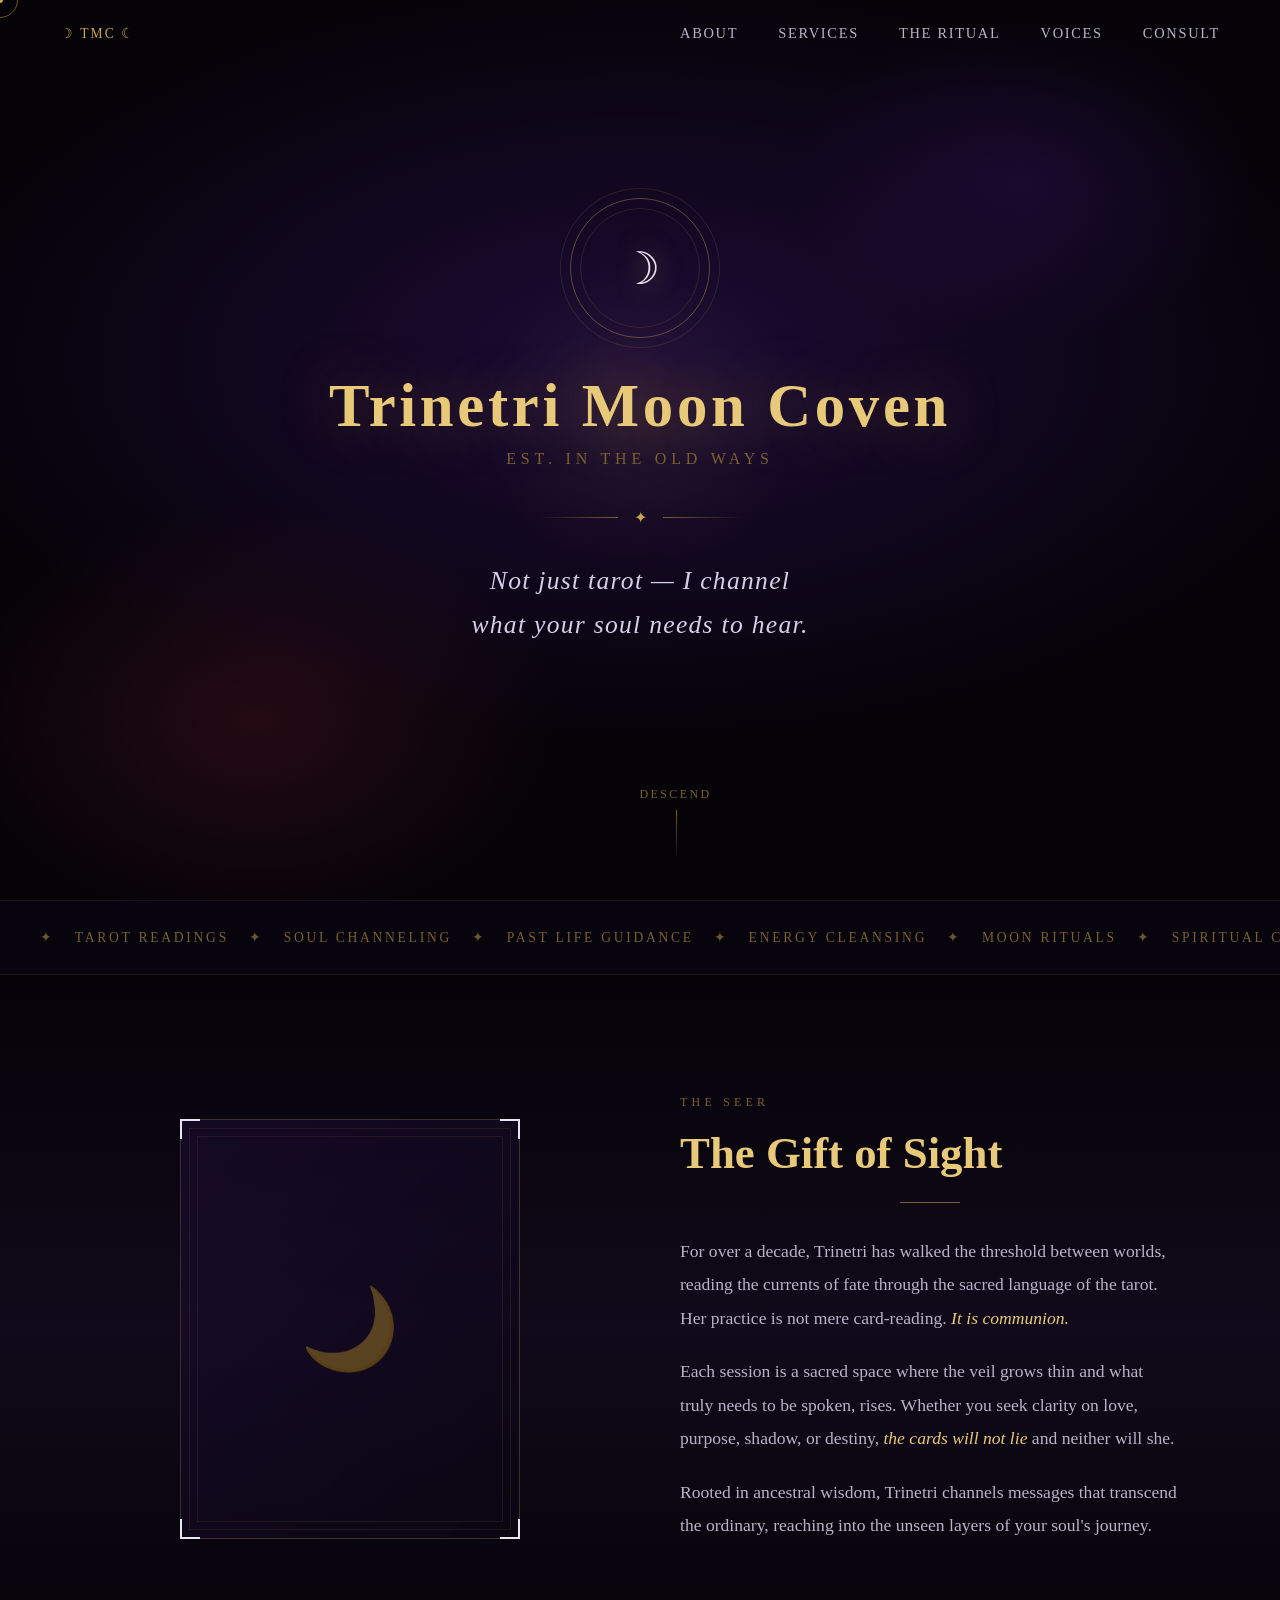
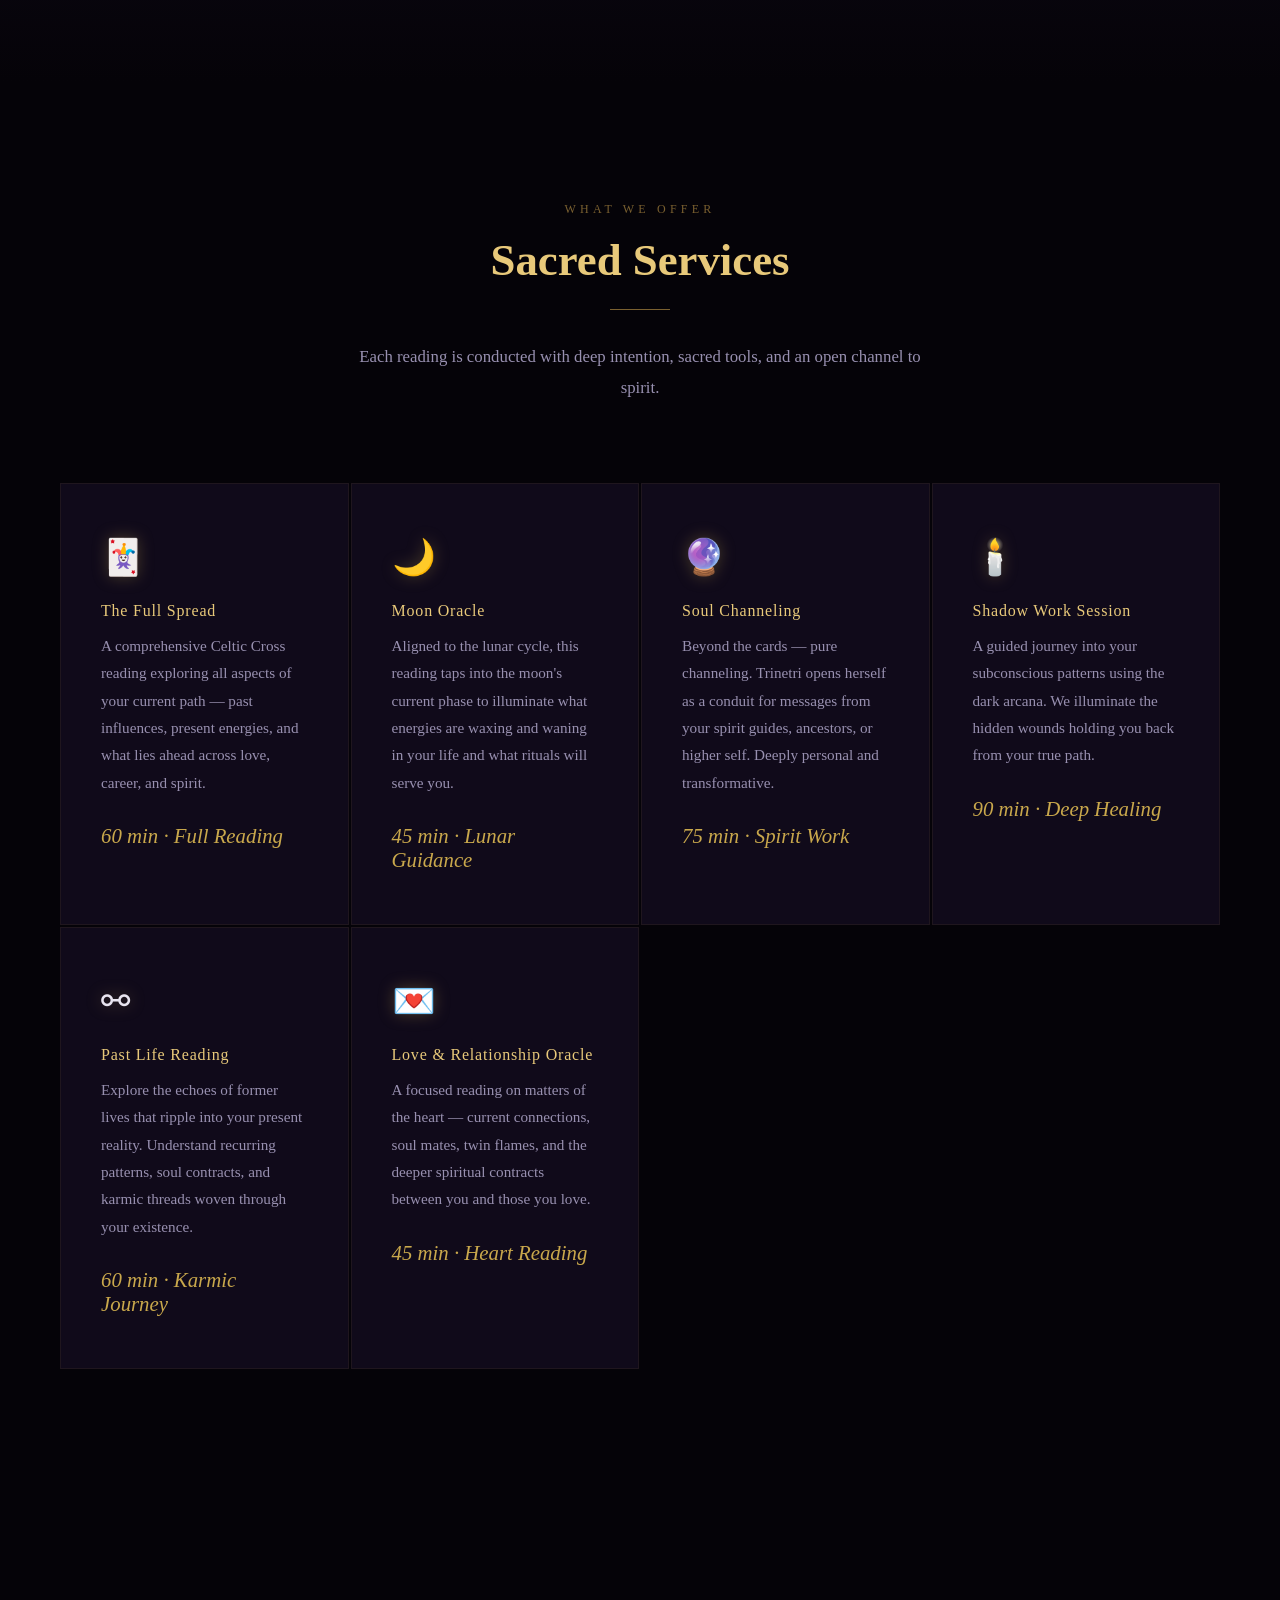
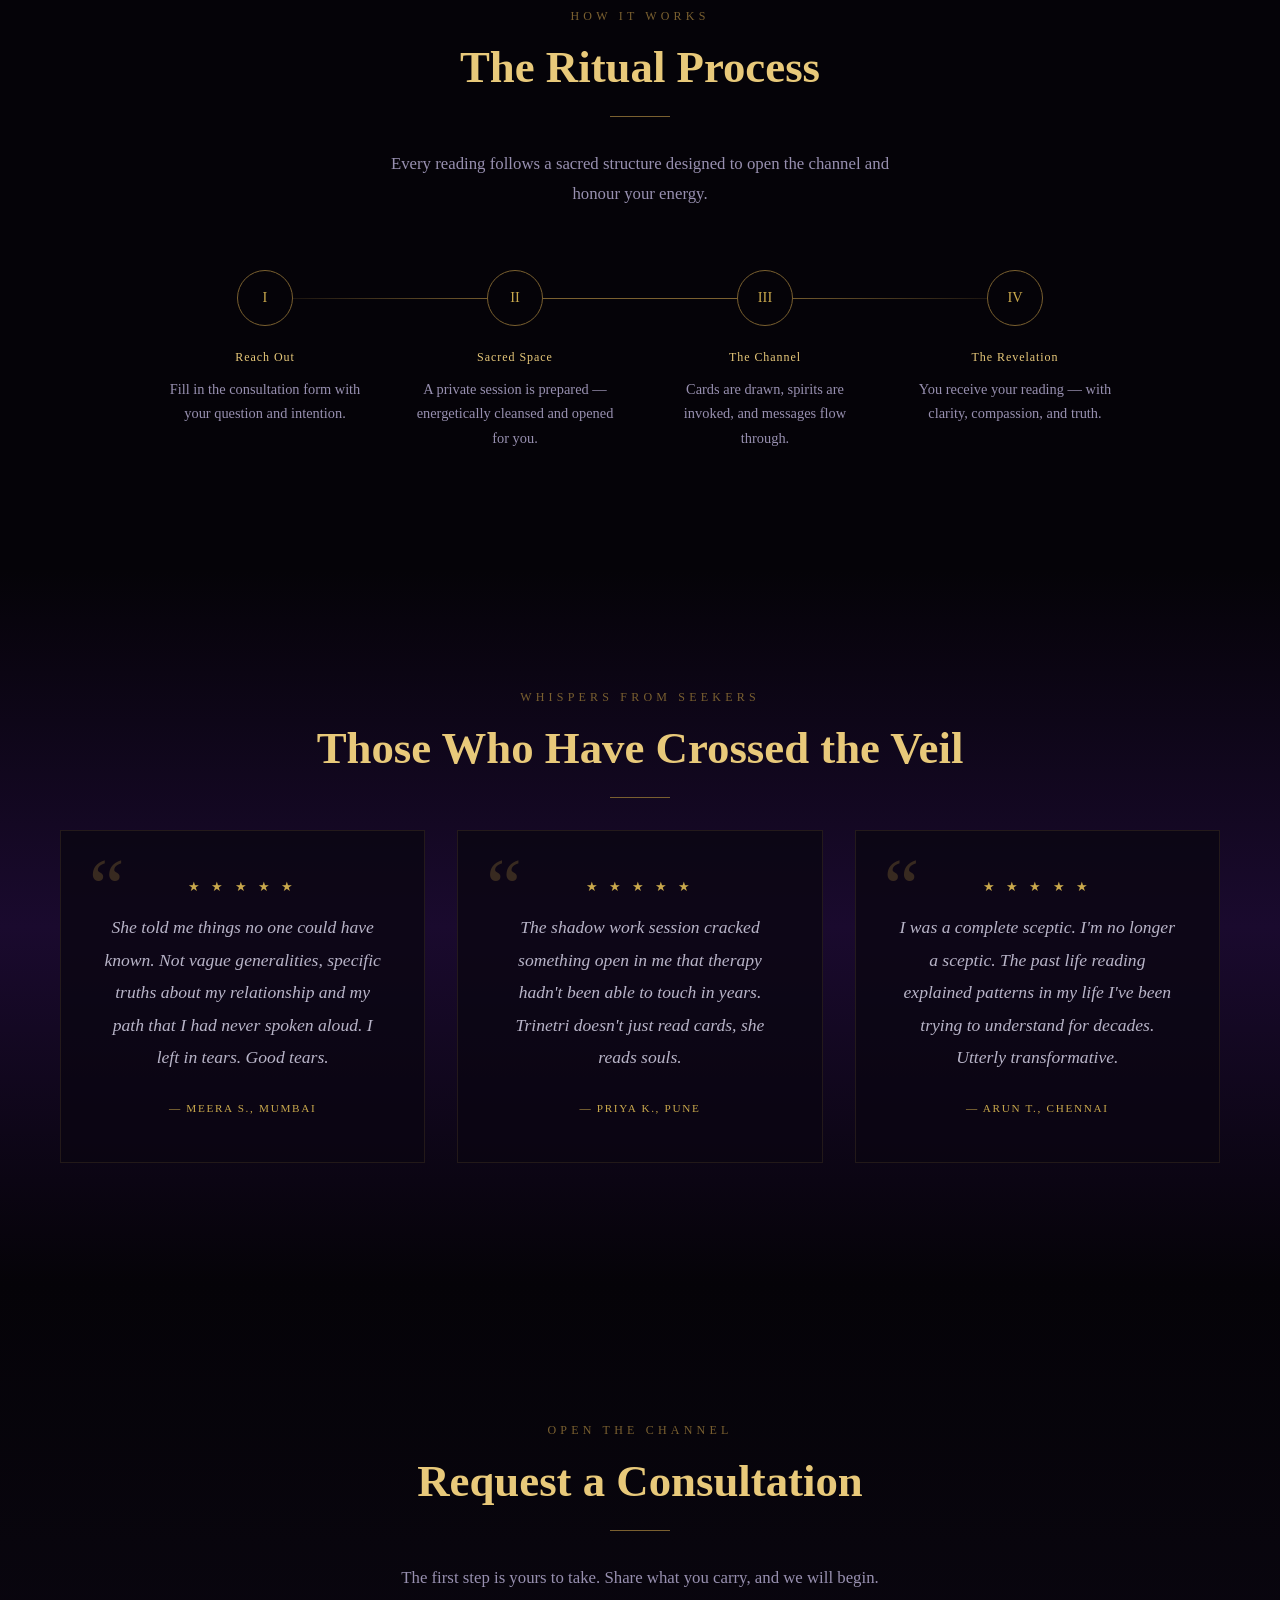
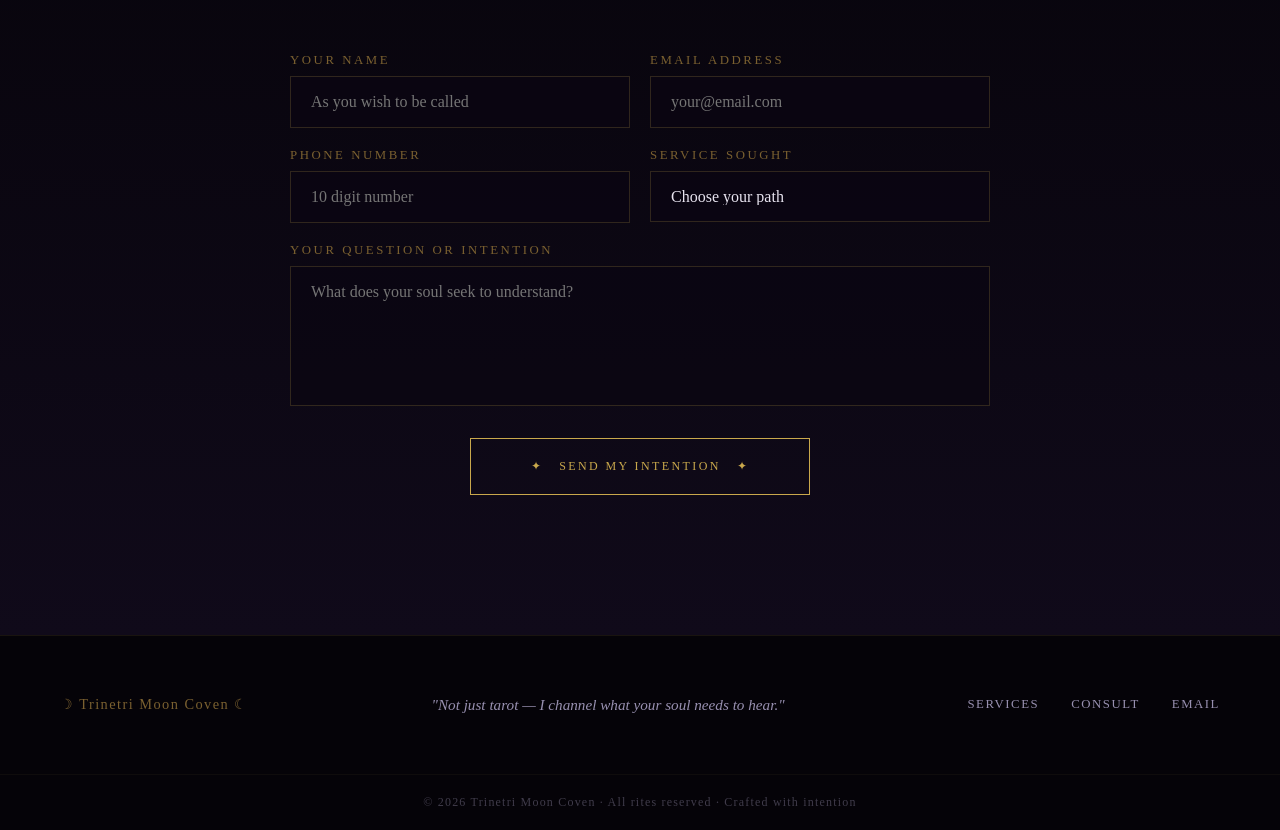
==== index.html @ 92e1219b "initial commit" ====
<!DOCTYPE html>
<html lang="en">
<head>
  <meta charset="UTF-8" />
  <meta name="viewport" content="width=device-width, initial-scale=1.0"/>
  <title>Trinetri Moon Coven</title>

  <!-- Fonts -->
  <link href="https://fonts.googleapis.com/css2?family=Cinzel+Decorative:wght@400;700;900&family=Cormorant+Garamond&family=EB+Garamond&display=swap" rel="stylesheet"/>

  <!-- External CSS -->
  <link rel="stylesheet" href="css/styles.css">
  <meta http-equiv="Content-Security-Policy" 
content="default-src 'self'; script-src 'self' https://cdn.jsdelivr.net; style-src 'self' 'unsafe-inline' https://fonts.googleapis.com; font-src https://fonts.gstatic.com;">
</head>

<body>

<div class="noise-overlay"></div>
<canvas id="stars"></canvas>
<div class="cursor"><div class="cursor-dot"></div><div class="cursor-ring"></div></div>

<nav id="nav">
  <a href="#hero" class="nav-logo">☽ TMC ☾</a>
  <ul class="nav-links">
    <li><a href="#about">About</a></li>
    <li><a href="#services">Services</a></li>
    <li><a href="#process">The Ritual</a></li>
    <li><a href="#testimonials">Voices</a></li>
    <li><a href="#contact">Consult</a></li>
  </ul>
</nav>

<!-- HERO -->
<section id="hero">
  <div class="hero-bg"></div>
  <div class="moon-glow"></div>
  <div class="hero-sigil">
    <div class="sigil-ring"><div class="sigil-inner">☽</div></div>
  </div>
  <h1 class="hero-title">Trinetri Moon Coven</h1>
  <p class="hero-subtitle-line">Est. in the old ways</p>
  <div class="divider-ornament">
    <div class="divider-line"></div><span>✦</span><div class="divider-line rev"></div>
  </div>
  <p class="hero-tagline">Not just tarot — I channel<br>what your soul needs to hear.</p>
  <div class="scroll-indicator">
    <span>Descend</span>
    <div class="scroll-line"></div>
  </div>
</section>

<!-- MARQUEE -->
<div class="marquee-wrap">
  <div class="marquee-track">
    <div class="marquee-item"><span class="marquee-sep">✦</span> Tarot Readings <span class="marquee-sep">✦</span> Soul Channeling <span class="marquee-sep">✦</span> Past Life Guidance <span class="marquee-sep">✦</span> Energy Cleansing <span class="marquee-sep">✦</span> Moon Rituals <span class="marquee-sep">✦</span> Spiritual Counselling <span class="marquee-sep">✦</span> Ancestral Connections <span class="marquee-sep">✦</span></div>
    <div class="marquee-item"><span class="marquee-sep">✦</span> Tarot Readings <span class="marquee-sep">✦</span> Soul Channeling <span class="marquee-sep">✦</span> Past Life Guidance <span class="marquee-sep">✦</span> Energy Cleansing <span class="marquee-sep">✦</span> Moon Rituals <span class="marquee-sep">✦</span> Spiritual Counselling <span class="marquee-sep">✦</span> Ancestral Connections <span class="marquee-sep">✦</span></div>
  </div>
</div>

<!-- ABOUT -->
<section style="background: linear-gradient(180deg, var(--black) 0%, var(--void) 50%, var(--black) 100%); position:relative; z-index:1;">
<div id="about">
  <div class="reveal" style="display:flex; align-items:center; justify-content:center;">
    <div class="about-frame">
      <div class="about-corner tl"></div><div class="about-corner tr"></div>
      <div class="about-corner bl"></div><div class="about-corner br"></div>
      <span class="about-frame-symbol">🌙</span>
    </div>
  </div>
  <div class="about-text">
    <span class="section-label reveal">The Seer</span>
    <h2 class="section-heading reveal reveal-delay-1">The Gift of Sight</h2>
    <div class="section-rule reveal reveal-delay-1"></div>
    <p class="reveal reveal-delay-2">For over a decade, Trinetri has walked the threshold between worlds, reading the currents of fate through the sacred language of the tarot. Her practice is not mere card-reading. <em>It is communion.</em></p>
    <p class="reveal reveal-delay-3">Each session is a sacred space where the veil grows thin and what truly needs to be spoken, rises. Whether you seek clarity on love, purpose, shadow, or destiny, <em>the cards will not lie</em> and neither will she.</p>
    <p class="reveal reveal-delay-4">Rooted in ancestral wisdom, Trinetri channels messages that transcend the ordinary, reaching into the unseen layers of your soul's journey.</p>
  </div>
</div>
</section>

<!-- SERVICES -->
<section id="services">
  <div class="services-header">
    <span class="section-label reveal">What We Offer</span>
    <h2 class="section-heading reveal reveal-delay-1">Sacred Services</h2>
    <div class="section-rule reveal reveal-delay-1"></div>
    <p class="reveal reveal-delay-2" style="color:var(--text-dim);font-size:1.05rem;line-height:1.8;">Each reading is conducted with deep intention, sacred tools, and an open channel to spirit.</p>
  </div>
  <div class="services-grid">
    <div class="service-card reveal"><span class="service-icon">🃏</span><div class="service-name">The Full Spread</div><p class="service-desc">A comprehensive Celtic Cross reading exploring all aspects of your current path — past influences, present energies, and what lies ahead across love, career, and spirit.</p><div class="service-price">60 min · Full Reading</div></div>
    <div class="service-card reveal reveal-delay-1"><span class="service-icon">🌙</span><div class="service-name">Moon Oracle</div><p class="service-desc">Aligned to the lunar cycle, this reading taps into the moon's current phase to illuminate what energies are waxing and waning in your life and what rituals will serve you.</p><div class="service-price">45 min · Lunar Guidance</div></div>
    <div class="service-card reveal reveal-delay-2"><span class="service-icon">🔮</span><div class="service-name">Soul Channeling</div><p class="service-desc">Beyond the cards — pure channeling. Trinetri opens herself as a conduit for messages from your spirit guides, ancestors, or higher self. Deeply personal and transformative.</p><div class="service-price">75 min · Spirit Work</div></div>
    <div class="service-card reveal reveal-delay-3"><span class="service-icon">🕯️</span><div class="service-name">Shadow Work Session</div><p class="service-desc">A guided journey into your subconscious patterns using the dark arcana. We illuminate the hidden wounds holding you back from your true path.</p><div class="service-price">90 min · Deep Healing</div></div>
    <div class="service-card reveal"><span class="service-icon">⚯</span><div class="service-name">Past Life Reading</div><p class="service-desc">Explore the echoes of former lives that ripple into your present reality. Understand recurring patterns, soul contracts, and karmic threads woven through your existence.</p><div class="service-price">60 min · Karmic Journey</div></div>
    <div class="service-card reveal reveal-delay-1"><span class="service-icon">💌</span><div class="service-name">Love & Relationship Oracle</div><p class="service-desc">A focused reading on matters of the heart — current connections, soul mates, twin flames, and the deeper spiritual contracts between you and those you love.</p><div class="service-price">45 min · Heart Reading</div></div>
  </div>
</section>

<!-- PROCESS -->
<section id="process">
  <span class="section-label reveal">How It Works</span>
  <h2 class="section-heading reveal reveal-delay-1">The Ritual Process</h2>
  <div class="section-rule reveal reveal-delay-1"></div>
  <p class="reveal reveal-delay-2" style="color:var(--text-dim);font-size:1.05rem;max-width:500px;margin:0 auto;line-height:1.8;">Every reading follows a sacred structure designed to open the channel and honour your energy.</p>
  <div class="process-steps reveal reveal-delay-2">
    <div class="process-step"><div class="step-number">I</div><div class="step-title">Reach Out</div><p class="step-desc">Fill in the consultation form with your question and intention.</p></div>
    <div class="process-step"><div class="step-number">II</div><div class="step-title">Sacred Space</div><p class="step-desc">A private session is prepared — energetically cleansed and opened for you.</p></div>
    <div class="process-step"><div class="step-number">III</div><div class="step-title">The Channel</div><p class="step-desc">Cards are drawn, spirits are invoked, and messages flow through.</p></div>
    <div class="process-step"><div class="step-number">IV</div><div class="step-title">The Revelation</div><p class="step-desc">You receive your reading — with clarity, compassion, and truth.</p></div>
  </div>
</section>

<!-- TESTIMONIALS -->
<section id="testimonials">
  <span class="section-label reveal">Whispers from Seekers</span>
  <h2 class="section-heading reveal reveal-delay-1">Those Who Have Crossed the Veil</h2>
  <div class="section-rule reveal reveal-delay-1"></div>
  <div class="testimonials-track reveal reveal-delay-2">
    <div class="testimonial-card"><div class="testimonial-stars">★ ★ ★ ★ ★</div><p class="testimonial-text">She told me things no one could have known. Not vague generalities, specific truths about my relationship and my path that I had never spoken aloud. I left in tears. Good tears.</p><div class="testimonial-author">— Meera S., Mumbai</div></div>
    <div class="testimonial-card"><div class="testimonial-stars">★ ★ ★ ★ ★</div><p class="testimonial-text">The shadow work session cracked something open in me that therapy hadn't been able to touch in years. Trinetri doesn't just read cards, she reads souls.</p><div class="testimonial-author">— Priya K., Pune</div></div>
    <div class="testimonial-card"><div class="testimonial-stars">★ ★ ★ ★ ★</div><p class="testimonial-text">I was a complete sceptic. I'm no longer a sceptic. The past life reading explained patterns in my life I've been trying to understand for decades. Utterly transformative.</p><div class="testimonial-author">— Arun T., Chennai</div></div>
  </div>
</section>

<!-- CONTACT -->
<section id="contact">
  <div class="contact-inner">
    <div class="contact-header">
      <span class="section-label reveal">Open the Channel</span>
      <h2 class="section-heading reveal reveal-delay-1">Request a Consultation</h2>
      <div class="section-rule reveal reveal-delay-1"></div>
      <p class="reveal reveal-delay-2" style="color:var(--text-dim);font-size:1.05rem;line-height:1.8;">
        The first step is yours to take. Share what you carry, and we will begin.
      </p>
    </div>

    <!-- ✅ FIXED FORM -->
    <form action="https://formspree.io/f/mqegbdqe" method="POST" class="contact-form">
      <!-- spam protection -->
      <input type="text" name="_gotcha" style="display:none">

      <div class="form-row">
        <div class="form-group">
          <label for="name">Your Name</label>
          <input type="text" id="name" name="name"
            placeholder="As you wish to be called"
            pattern="^[A-Za-z ]+$"
            title="Only letters and spaces allowed"
            required />
        </div>

        <div class="form-group">
          <label for="email">Email Address</label>
          <input type="email" id="email" name="email"
            placeholder="your@email.com"
            required />
        </div>
      </div>

      <div class="form-row">
        <div class="form-group">
          <label for="phone">Phone Number</label>
          <input type="tel" id="phone" name="phone"
            placeholder="10 digit number"
            pattern="[0-9]{10}"
            maxlength="10"
            title="Enter exactly 10 digits" />
        </div>

        <div class="form-group">
          <label for="service">Service Sought</label>
          <select id="service" name="service" required>
            <option value="" disabled selected>Choose your path</option>
            <option>The Full Spread</option>
            <option>Moon Oracle</option>
            <option>Soul Channeling</option>
            <option>Shadow Work Session</option>
            <option>Past Life Reading</option>
            <option>Love & Relationship Oracle</option>
          </select>
        </div>
      </div>

      <div class="form-group">
        <label for="question">Your Question or Intention</label>
        <textarea id="question" name="message"
          placeholder="What does your soul seek to understand?"
          required></textarea>
      </div>

      <button type="submit" class="btn-ritual">
        <span>✦ &nbsp; Send My Intention &nbsp; ✦</span>
      </button>

    </form>
  </div>
</section>

<footer>
  <div class="footer-logo">☽ Trinetri Moon Coven ☾</div>
  <p class="footer-tagline">"Not just tarot — I channel what your soul needs to hear."</p>
  <div class="footer-links">
    <a href="#services">Services</a>
    <a href="#contact">Consult</a>
    <a href="mailto:hello@trinetrimooncoven.com">Email</a>
  </div>
</footer>
<div class="footer-copy">© 2026 Trinetri Moon Coven · All rites reserved · Crafted with intention</div>

<!-- External JS -->
<script src="js/script.js"></script>
</body>
</html>
---- css/styles.css ----
:root {
      --black: #050308;
      --deep: #0a0612;
      --void: #100a1a;
      --gold: #c9a84c;
      --gold-light: #e8c97a;
      --gold-dim: #7a6030;
      --silver: #b8b4c8;
      --mist: #d4d0e8;
      --crimson: #6b1a2e;
      --purple-deep: #1a0a2e;
      --purple-mid: #2d1155;
      --text: #e8e4f0;
      --text-dim: #9890b0;
    }
    *, *::before, *::after { margin: 0; padding: 0; box-sizing: border-box; }
    html { scroll-behavior: smooth; overflow-x: hidden; }
    body {
      background: var(--black);
      color: var(--text);
      font-family: 'EB Garamond', serif;
      cursor: none;
      overflow-x: hidden;
    }

    /* CURSOR */
    .cursor { position: fixed; top: 0; left: 0; pointer-events: none; z-index: 9999; }
    .cursor-dot { width: 6px; height: 6px; background: var(--gold); border-radius: 50%; position: absolute; transform: translate(-50%,-50%); }
    .cursor-ring { width: 36px; height: 36px; border: 1px solid rgba(201,168,76,0.5); border-radius: 50%; position: absolute; transform: translate(-50%,-50%); transition: all 0.15s ease; }

    /* STARS */
    #stars { position: fixed; top: 0; left: 0; width: 100%; height: 100%; pointer-events: none; z-index: 0; }

    /* NAV */
    nav {
      position: fixed; top: 0; left: 0; width: 100%; z-index: 100;
      padding: 24px 60px;
      display: flex; justify-content: space-between; align-items: center;
      transition: background 0.5s, padding 0.4s;
    }
    nav.scrolled {
      background: rgba(5,3,8,0.92);
      backdrop-filter: blur(16px);
      padding: 16px 60px;
      border-bottom: 1px solid rgba(201,168,76,0.15);
    }
    .nav-logo { font-family: 'Cinzel Decorative', serif; font-size: 0.85rem; letter-spacing: 0.15em; color: var(--gold); text-decoration: none; }
    .nav-links { display: flex; gap: 40px; list-style: none; }
    .nav-links a { font-family: 'Cormorant Garamond', serif; font-size: 0.9rem; letter-spacing: 0.12em; color: var(--silver); text-decoration: none; text-transform: uppercase; transition: color 0.3s; position: relative; }
    .nav-links a::after { content: ''; position: absolute; bottom: -4px; left: 0; width: 0; height: 1px; background: var(--gold); transition: width 0.3s; }
    .nav-links a:hover { color: var(--gold); }
    .nav-links a:hover::after { width: 100%; }

    /* HERO */
    #hero {
      height: 100vh; min-height: 700px;
      display: flex; flex-direction: column; align-items: center; justify-content: center;
      text-align: center; overflow: hidden; position: relative; z-index: 1;
    }
    .hero-bg {
      position: absolute; inset: 0;
      background:
        radial-gradient(ellipse 80% 60% at 50% 40%, rgba(45,17,85,0.6) 0%, transparent 70%),
        radial-gradient(ellipse 40% 40% at 20% 80%, rgba(107,26,46,0.3) 0%, transparent 60%),
        radial-gradient(ellipse 30% 30% at 80% 20%, rgba(45,17,85,0.4) 0%, transparent 60%),
        var(--black);
    }
    .moon-glow {
      position: absolute; width: 320px; height: 320px; border-radius: 50%;
      background: radial-gradient(circle, rgba(201,168,76,0.08) 0%, rgba(201,168,76,0.03) 40%, transparent 70%);
      top: 50%; left: 50%; transform: translate(-50%, -60%);
      animation: moonPulse 6s ease-in-out infinite;
    }
    @keyframes moonPulse {
      0%, 100% { opacity: 0.6; transform: translate(-50%, -60%) scale(1); }
      50% { opacity: 1; transform: translate(-50%, -60%) scale(1.08); }
    }
    .hero-sigil { position: relative; margin-bottom: 32px; opacity: 0; animation: fadeUp 1.2s ease forwards 0.3s; }
    .sigil-ring {
      width: 140px; height: 140px; border: 1px solid rgba(201,168,76,0.4); border-radius: 50%;
      display: flex; align-items: center; justify-content: center; position: relative;
      animation: rotateSlow 30s linear infinite;
    }
    .sigil-ring::before, .sigil-ring::after { content: ''; position: absolute; border: 1px solid rgba(201,168,76,0.15); border-radius: 50%; }
    .sigil-ring::before { width: 160px; height: 160px; animation: rotateSlow 20s linear infinite reverse; }
    .sigil-ring::after { width: 120px; height: 120px; }
    .sigil-inner { font-size: 2.8rem; filter: drop-shadow(0 0 12px rgba(201,168,76,0.6)); animation: rotateSlow 30s linear infinite reverse; }
    @keyframes rotateSlow { to { transform: rotate(360deg); } }
    .hero-title {
      font-family: 'Cinzel Decorative', serif; font-size: clamp(2rem, 5vw, 3.8rem); font-weight: 700;
      color: var(--gold-light); letter-spacing: 0.06em; line-height: 1.2;
      text-shadow: 0 0 60px rgba(201,168,76,0.4), 0 0 120px rgba(201,168,76,0.15);
      opacity: 0; animation: fadeUp 1.2s ease forwards 0.6s; margin-bottom: 8px;
    }
    .hero-subtitle-line {
      font-family: 'Cinzel Decorative', serif; font-size: clamp(0.7rem, 1.5vw, 1rem);
      color: var(--gold-dim); letter-spacing: 0.3em; text-transform: uppercase;
      opacity: 0; animation: fadeUp 1.2s ease forwards 0.8s; margin-bottom: 40px;
    }
    .divider-ornament { display: flex; align-items: center; gap: 16px; margin-bottom: 32px; opacity: 0; animation: fadeUp 1.2s ease forwards 1s; }
    .divider-ornament span { color: var(--gold); font-size: 1rem; }
    .divider-line { width: 80px; height: 1px; background: linear-gradient(90deg, transparent, var(--gold-dim)); }
    .divider-line.rev { background: linear-gradient(90deg, var(--gold-dim), transparent); }
    .hero-tagline {
      font-family: 'Cormorant Garamond', serif; font-style: italic;
      font-size: clamp(1.1rem, 2.5vw, 1.6rem); font-weight: 300;
      color: var(--mist); letter-spacing: 0.05em; max-width: 540px; line-height: 1.7;
      opacity: 0; animation: fadeUp 1.2s ease forwards 1.2s; margin-bottom: 56px;
    }
    .scroll-indicator {
      position: absolute; bottom: 40px; left: 50%; transform: translateX(-50%);
      display: flex; flex-direction: column; align-items: center; gap: 8px;
      opacity: 0; animation: fadeUp 1s ease forwards 2s;
    }
    .scroll-indicator span { font-family: 'Cormorant Garamond', serif; font-size: 0.75rem; letter-spacing: 0.2em; color: var(--gold-dim); text-transform: uppercase; }
    .scroll-line { width: 1px; height: 50px; background: linear-gradient(to bottom, var(--gold-dim), transparent); animation: scrollPulse 2s ease-in-out infinite; }
    @keyframes scrollPulse { 0%, 100% { opacity: 0.3; } 50% { opacity: 1; } }
    @keyframes fadeUp { from { opacity: 0; transform: translateY(30px); } to { opacity: 1; transform: translateY(0); } }

    /* REVEAL */
    .reveal { opacity: 0; transform: translateY(50px); transition: opacity 0.9s ease, transform 0.9s ease; }
    .reveal.visible { opacity: 1; transform: translateY(0); }
    .reveal-delay-1 { transition-delay: 0.15s; }
    .reveal-delay-2 { transition-delay: 0.3s; }
    .reveal-delay-3 { transition-delay: 0.45s; }
    .reveal-delay-4 { transition-delay: 0.6s; }

    /* SECTION LABELS */
    .section-label { font-family: 'Cormorant Garamond', serif; font-size: 0.75rem; letter-spacing: 0.35em; color: var(--gold-dim); text-transform: uppercase; display: block; margin-bottom: 16px; }
    .section-heading { font-family: 'Cinzel Decorative', serif; font-size: clamp(1.6rem, 3.5vw, 2.8rem); color: var(--gold-light); line-height: 1.25; margin-bottom: 20px; }
    .section-rule { width: 60px; height: 1px; background: var(--gold-dim); margin: 0 auto 32px; }

    /* MARQUEE */
    .marquee-wrap { overflow: hidden; padding: 28px 0; border-top: 1px solid rgba(201,168,76,0.1); border-bottom: 1px solid rgba(201,168,76,0.1); background: rgba(10,6,18,0.6); position: relative; z-index: 1; }
    .marquee-track { display: flex; width: max-content; animation: marquee 30s linear infinite; }
    .marquee-track:hover { animation-play-state: paused; }
    .marquee-item { display: flex; align-items: center; gap: 20px; padding: 0 40px; white-space: nowrap; font-family: 'Cormorant Garamond', serif; font-size: 0.85rem; letter-spacing: 0.2em; color: var(--gold-dim); text-transform: uppercase; }
    .marquee-sep { color: var(--gold); opacity: 0.5; }
    @keyframes marquee { to { transform: translateX(-50%); } }

    /* ABOUT */
    #about {
      padding: 120px 60px; position: relative; z-index: 1;
      background: linear-gradient(180deg, var(--black) 0%, var(--void) 50%, var(--black) 100%);
      display: grid; grid-template-columns: 1fr 1fr; gap: 80px;
      align-items: center; max-width: 1200px; margin: 0 auto;
    }
    .about-frame { width: 340px; height: 420px; border: 1px solid rgba(201,168,76,0.25); position: relative; display: flex; align-items: center; justify-content: center; background: linear-gradient(135deg, rgba(45,17,85,0.3), rgba(10,6,18,0.8)); }
    .about-frame::before, .about-frame::after { content: ''; position: absolute; border: 1px solid rgba(201,168,76,0.1); }
    .about-frame::before { inset: 8px; }
    .about-frame::after { inset: 16px; }
    .about-frame-symbol { font-size: 5rem; opacity: 0.3; }
    .about-corner { position: absolute; width: 20px; height: 20px; border-color: var(--gold); }
    .about-corner.tl { top: -1px; left: -1px; border-top: 2px solid; border-left: 2px solid; }
    .about-corner.tr { top: -1px; right: -1px; border-top: 2px solid; border-right: 2px solid; }
    .about-corner.bl { bottom: -1px; left: -1px; border-bottom: 2px solid; border-left: 2px solid; }
    .about-corner.br { bottom: -1px; right: -1px; border-bottom: 2px solid; border-right: 2px solid; }
    .about-text p { font-size: 1.1rem; line-height: 1.9; color: var(--silver); margin-bottom: 20px; font-weight: 300; }
    .about-text em { color: var(--gold-light); font-style: italic; }

    /* SERVICES */
    #services { padding: 120px 60px; background: var(--black); text-align: center; position: relative; z-index: 1; }
    .services-header { max-width: 600px; margin: 0 auto 80px; }
    .services-grid { display: grid; grid-template-columns: repeat(auto-fit, minmax(280px, 1fr)); gap: 2px; max-width: 1200px; margin: 0 auto; }
    .service-card {
      background: var(--void); padding: 52px 40px; position: relative; overflow: hidden;
      transition: transform 0.4s ease, background 0.4s ease; text-align: left;
      border: 1px solid rgba(201,168,76,0.08);
    }
    .service-card::before { content: ''; position: absolute; top: 0; left: 0; right: 0; height: 2px; background: linear-gradient(90deg, transparent, var(--gold), transparent); opacity: 0; transition: opacity 0.4s; }
    .service-card:hover { transform: translateY(-6px); background: rgba(16,10,26,0.9); }
    .service-card:hover::before { opacity: 1; }
    .service-icon { font-size: 2.2rem; margin-bottom: 24px; display: block; filter: drop-shadow(0 0 8px rgba(201,168,76,0.3)); }
    .service-name { font-family: 'Cinzel Decorative', serif; font-size: 1rem; color: var(--gold-light); margin-bottom: 12px; letter-spacing: 0.05em; }
    .service-desc { font-size: 0.95rem; color: var(--text-dim); line-height: 1.8; font-weight: 300; }
    .service-price { margin-top: 28px; font-family: 'Cormorant Garamond', serif; font-size: 1.3rem; color: var(--gold); font-style: italic; }

    /* PROCESS */
    #process { padding: 120px 60px; background: var(--black); text-align: center; position: relative; z-index: 1; }
    .process-steps { display: flex; gap: 0; max-width: 1000px; margin: 60px auto 0; position: relative; }
    .process-steps::before { content: ''; position: absolute; top: 28px; left: 10%; right: 10%; height: 1px; background: linear-gradient(90deg, transparent, var(--gold-dim), var(--gold-dim), transparent); }
    .process-step { flex: 1; text-align: center; padding: 0 20px; }
    .step-number { width: 56px; height: 56px; border: 1px solid var(--gold-dim); border-radius: 50%; display: flex; align-items: center; justify-content: center; margin: 0 auto 24px; font-family: 'Cinzel Decorative', serif; font-size: 0.9rem; color: var(--gold); background: var(--black); position: relative; z-index: 1; transition: background 0.3s, border-color 0.3s, box-shadow 0.3s; }
    .process-step:hover .step-number { background: var(--purple-deep); border-color: var(--gold); box-shadow: 0 0 20px rgba(201,168,76,0.3); }
    .step-title { font-family: 'Cinzel Decorative', serif; font-size: 0.75rem; color: var(--gold-light); margin-bottom: 12px; letter-spacing: 0.08em; }
    .step-desc { font-size: 0.9rem; color: var(--text-dim); line-height: 1.7; }

    /* TESTIMONIALS */
    #testimonials { padding: 120px 60px; background: linear-gradient(180deg, var(--black) 0%, var(--purple-deep) 50%, var(--black) 100%); text-align: center; position: relative; z-index: 1; }
    .testimonials-track { display: flex; gap: 32px; max-width: 1200px; margin: 0 auto; }
    .testimonial-card { flex: 1; background: rgba(10,6,18,0.8); border: 1px solid rgba(201,168,76,0.12); padding: 48px 40px; position: relative; }
    .testimonial-card::before { content: '\201C'; font-family: 'Cormorant Garamond', serif; font-size: 5rem; color: var(--gold-dim); position: absolute; top: 16px; left: 28px; line-height: 1; opacity: 0.4; }
    .testimonial-text { font-family: 'Cormorant Garamond', serif; font-style: italic; font-size: 1.1rem; line-height: 1.85; color: var(--silver); margin-bottom: 28px; }
    .testimonial-author { font-family: 'Cinzel Decorative', serif; font-size: 0.7rem; color: var(--gold); letter-spacing: 0.15em; text-transform: uppercase; }
    .testimonial-stars { color: var(--gold); font-size: 0.8rem; margin-bottom: 16px; letter-spacing: 4px; }

    /* CONTACT */
    #contact { padding: 140px 60px; background: linear-gradient(180deg, var(--black) 0%, var(--void) 100%); text-align: center; position: relative; z-index: 1; }
    .contact-inner { max-width: 700px; margin: 0 auto; }
    .contact-header { margin-bottom: 60px; }
    .contact-form { display: flex; flex-direction: column; gap: 20px; }
    .form-row { display: grid; grid-template-columns: 1fr 1fr; gap: 20px; }
    .form-group { display: flex; flex-direction: column; text-align: left; }
    .form-group label { font-family: 'Cormorant Garamond', serif; font-size: 0.8rem; letter-spacing: 0.2em; color: var(--gold-dim); text-transform: uppercase; margin-bottom: 8px; }
    .form-group input, .form-group select, .form-group textarea { background: rgba(10,6,18,0.8); border: 1px solid rgba(201,168,76,0.2); color: var(--text); padding: 16px 20px; font-family: 'EB Garamond', serif; font-size: 1rem; outline: none; transition: border-color 0.3s, box-shadow 0.3s; resize: none; }
    .form-group input:focus, .form-group textarea:focus { border-color: rgba(201,168,76,0.5); box-shadow: 0 0 20px rgba(201,168,76,0.08); }
    .form-group select { appearance: none; cursor: pointer; }
    .form-group select option { background: var(--deep); }
    .form-group textarea { min-height: 140px; }
    .btn-ritual { padding: 20px 60px; background: transparent; border: 1px solid var(--gold); color: var(--gold); font-family: 'Cinzel Decorative', serif; font-size: 0.75rem; letter-spacing: 0.2em; text-transform: uppercase; cursor: none; transition: color 0.4s, box-shadow 0.4s; position: relative; overflow: hidden; align-self: center; margin-top: 12px; }
    .btn-ritual::before { content: ''; position: absolute; inset: 0; background: var(--gold); transform: scaleX(0); transform-origin: left; transition: transform 0.4s ease; }
    .btn-ritual:hover { color: var(--black); box-shadow: 0 0 40px rgba(201,168,76,0.3); }
    .btn-ritual:hover::before { transform: scaleX(1); }
    .btn-ritual span { position: relative; z-index: 1; }

    /* FOOTER */
    footer { padding: 60px; border-top: 1px solid rgba(201,168,76,0.1); display: flex; justify-content: space-between; align-items: center; background: var(--black); position: relative; z-index: 1; }
    .footer-logo { font-family: 'Cinzel Decorative', serif; font-size: 0.9rem; color: var(--gold-dim); letter-spacing: 0.1em; }
    .footer-tagline { font-family: 'Cormorant Garamond', serif; font-style: italic; font-size: 0.95rem; color: var(--text-dim); }
    .footer-links { display: flex; gap: 32px; }
    .footer-links a { font-size: 0.8rem; letter-spacing: 0.12em; color: var(--text-dim); text-decoration: none; text-transform: uppercase; transition: color 0.3s; }
    .footer-links a:hover { color: var(--gold); }
    .footer-copy { text-align: center; padding: 20px; font-size: 0.75rem; color: rgba(152,144,176,0.4); border-top: 1px solid rgba(201,168,76,0.05); letter-spacing: 0.1em; background: var(--black); position: relative; z-index: 1; }

    /* NOISE */
    .noise-overlay { position: fixed; inset: 0; pointer-events: none; z-index: 2; opacity: 0.025; background-image: url("data:image/svg+xml,%3Csvg viewBox='0 0 256 256' xmlns='http://www.w3.org/2000/svg'%3E%3Cfilter id='n'%3E%3CfeTurbulence type='fractalNoise' baseFrequency='0.9' numOctaves='4' stitchTiles='stitch'/%3E%3C/filter%3E%3Crect width='100%25' height='100%25' filter='url(%23n)'/%3E%3C/svg%3E"); background-size: 200px 200px; }

    /* PARTICLES */
    .particle { position: fixed; pointer-events: none; z-index: 3; width: 3px; height: 3px; border-radius: 50%; background: var(--gold); animation: particleFade 1.5s ease forwards; }
    @keyframes particleFade { 0% { opacity: 1; transform: scale(1) translate(0,0); } 100% { opacity: 0; transform: scale(0) translate(var(--dx), var(--dy)); } }

    /* RESPONSIVE */
    @media (max-width: 900px) {
      nav, nav.scrolled { padding: 20px 28px; }
      .nav-links { gap: 20px; }
      #about { grid-template-columns: 1fr; padding: 80px 28px; gap: 40px; }
      .about-frame { width: 260px; height: 320px; }
      #services, #testimonials, #process, #contact { padding: 80px 28px; }
      .services-grid { grid-template-columns: 1fr; }
      .form-row { grid-template-columns: 1fr; }
      .process-steps { flex-direction: column; gap: 40px; }
      .process-steps::before { display: none; }
      footer { flex-direction: column; gap: 24px; text-align: center; padding: 40px 28px; }
      .footer-links { flex-wrap: wrap; justify-content: center; }
      .testimonials-track { flex-direction: column; }
    }
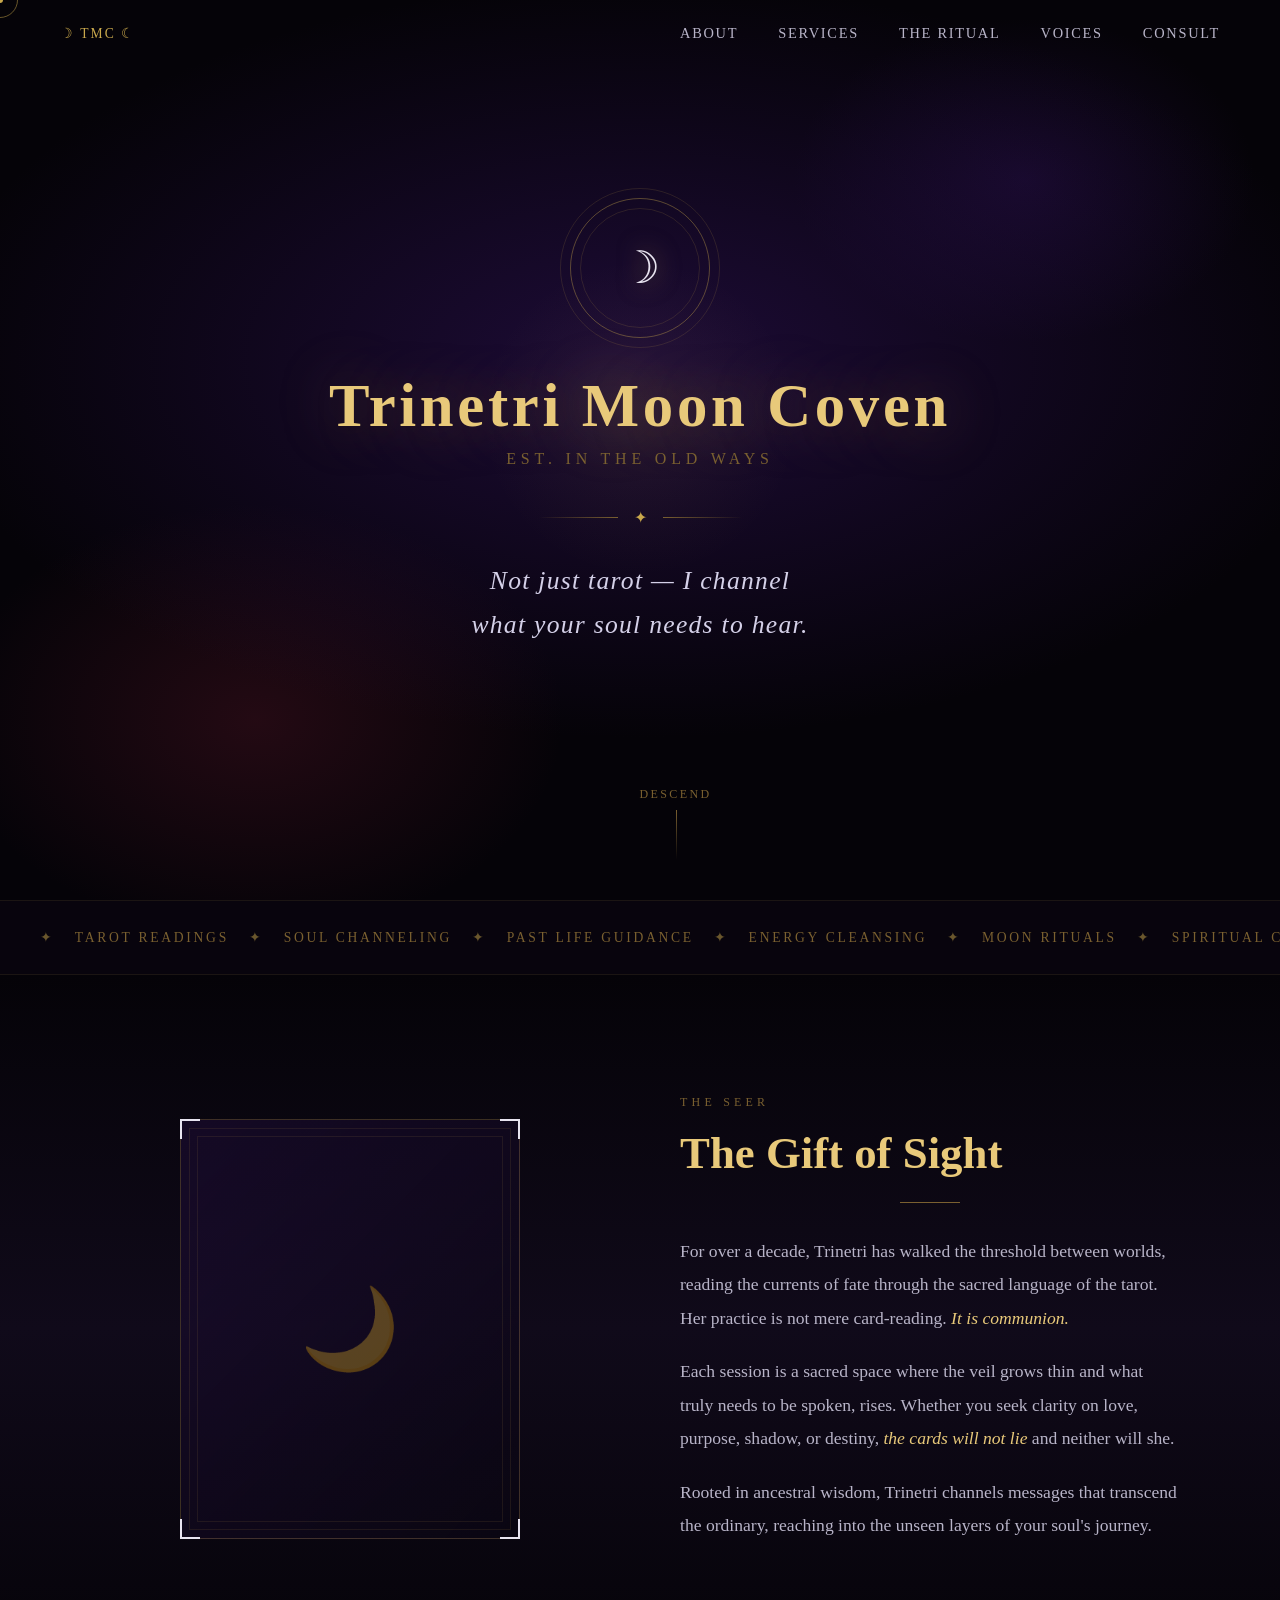
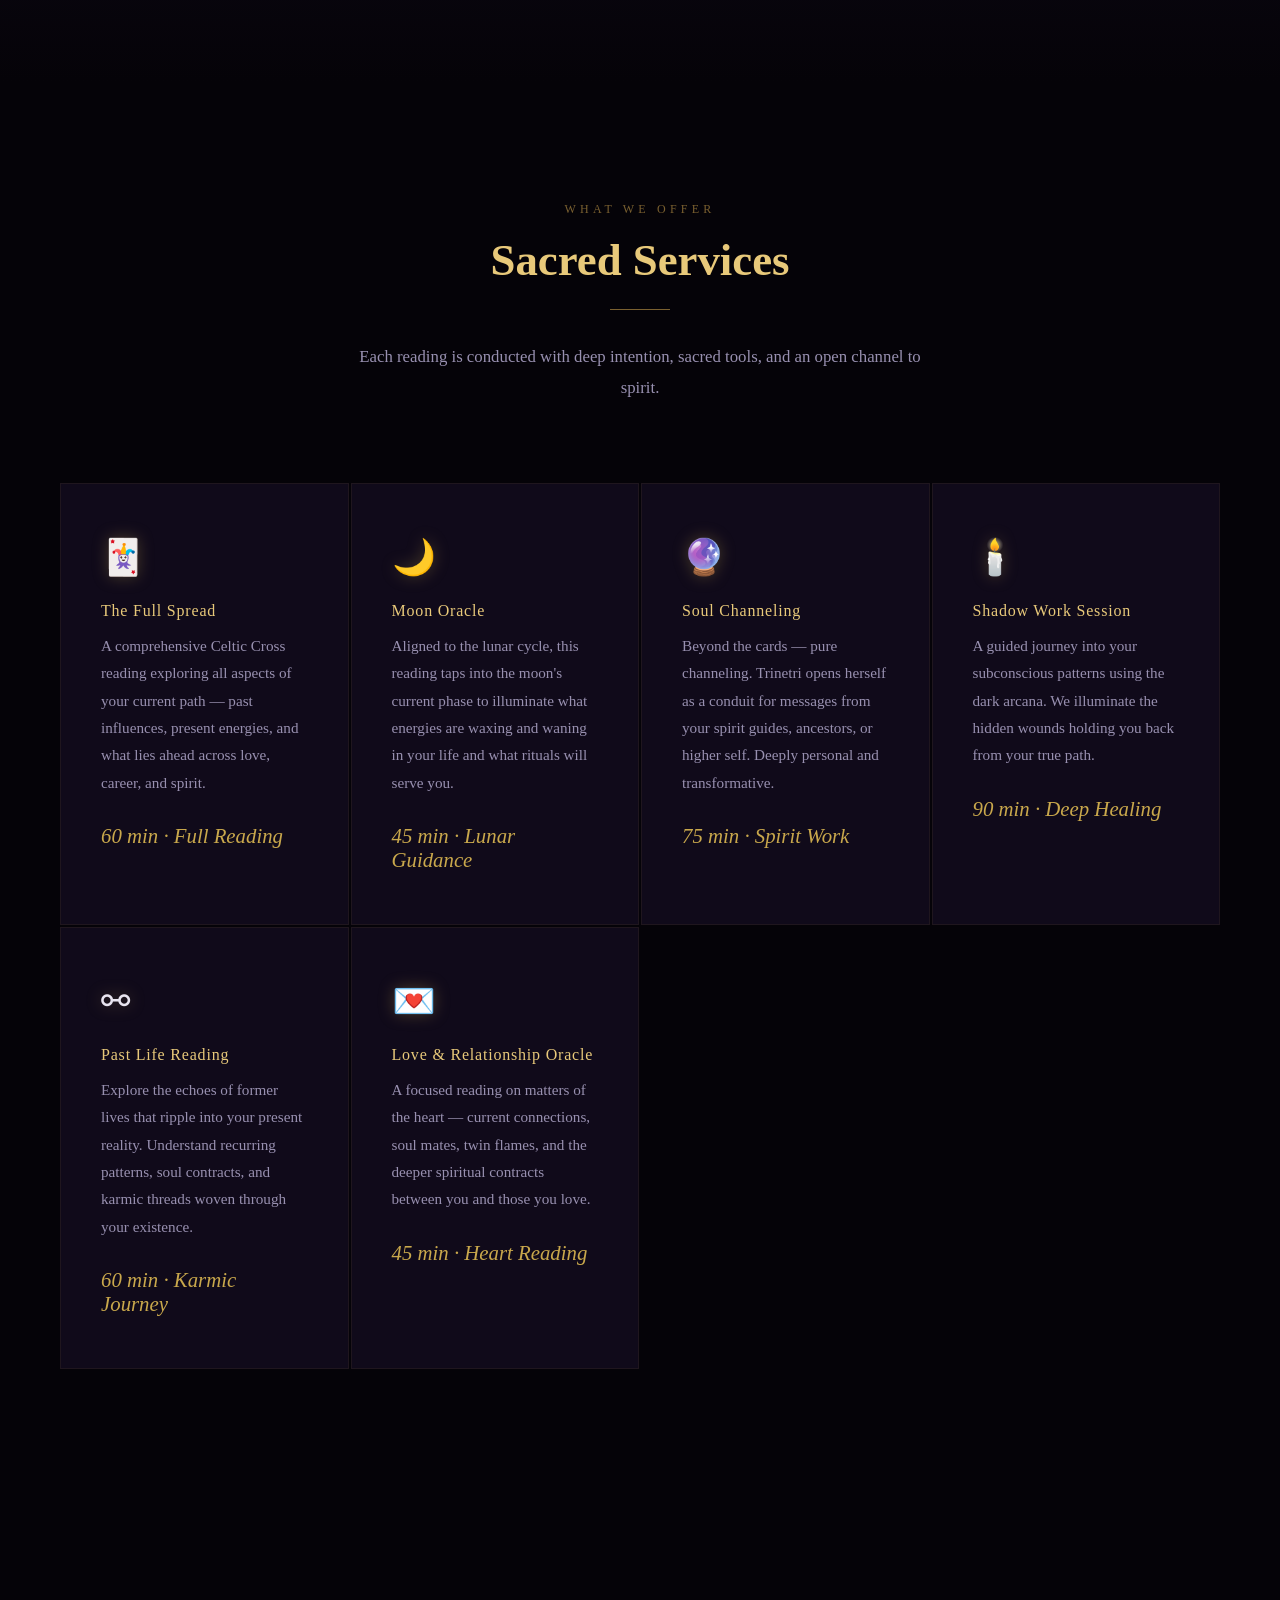
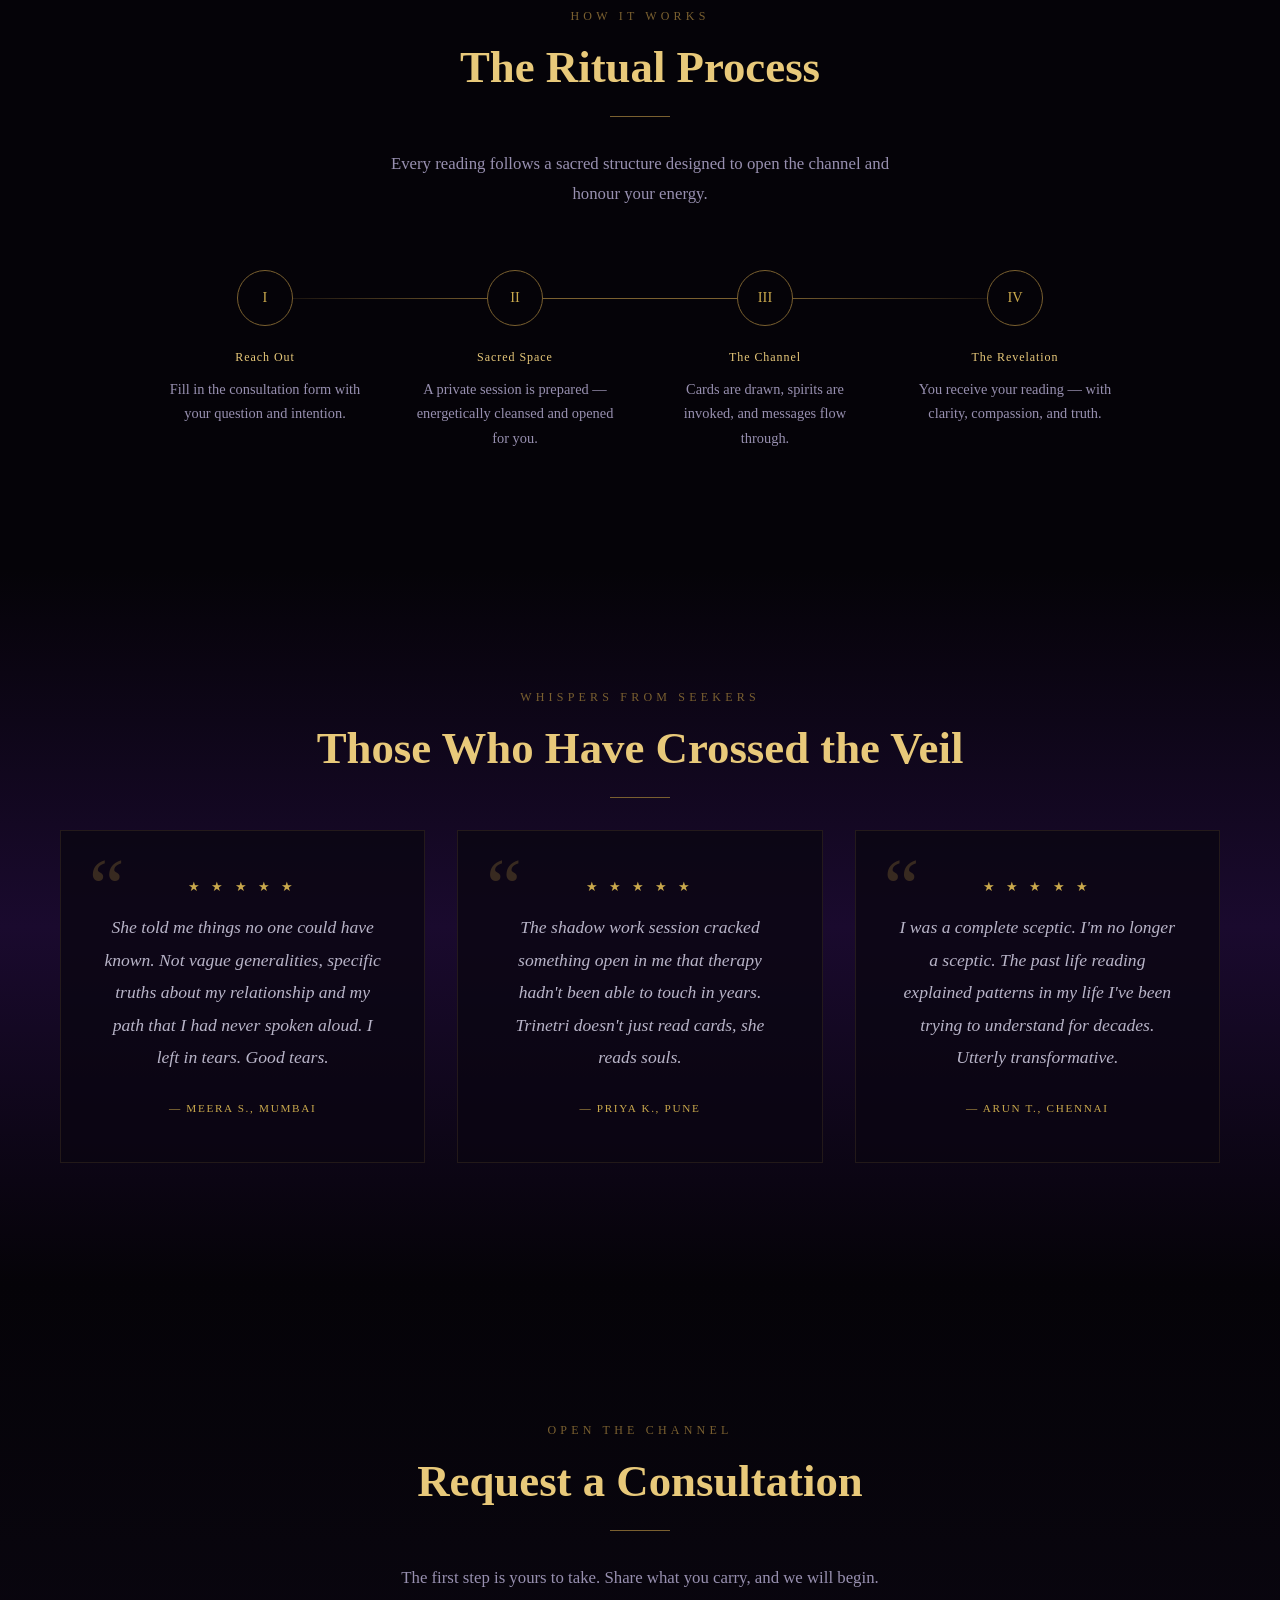
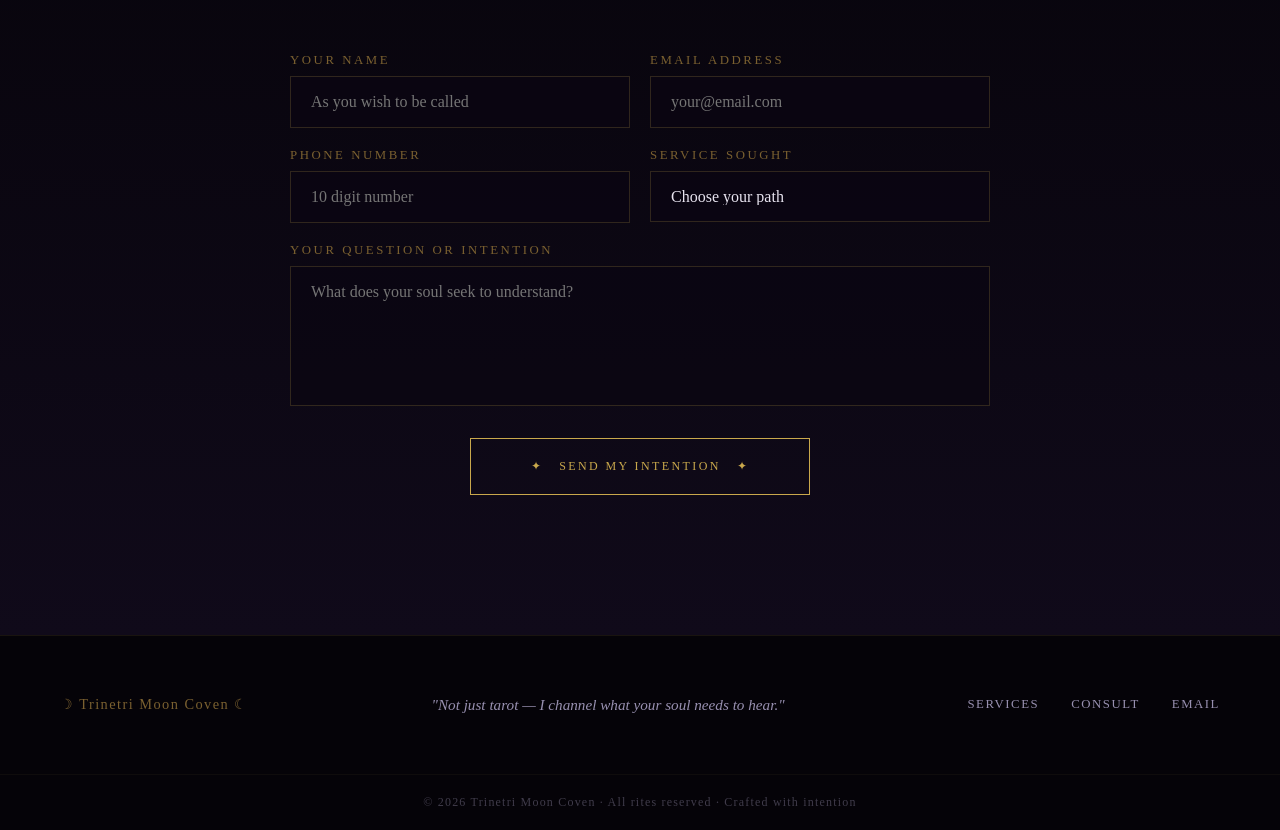
==== commit 926628ad: "improving responsivenes of the site" ====
--- a/index.html
+++ b/index.html
@@ -22,7 +22,10 @@
 
 <nav id="nav">
   <a href="#hero" class="nav-logo">☽ TMC ☾</a>
-  <ul class="nav-links">
+  <button class="nav-toggle" type="button" aria-label="Toggle navigation" aria-expanded="false" aria-controls="main-nav-links">
+    <span></span><span></span><span></span>
+  </button>
+  <ul class="nav-links" id="main-nav-links">
     <li><a href="#about">About</a></li>
     <li><a href="#services">Services</a></li>
     <li><a href="#process">The Ritual</a></li>
--- a/css/styles.css
+++ b/css/styles.css
@@ -19,9 +19,10 @@
       background: var(--black);
       color: var(--text);
       font-family: 'EB Garamond', serif;
-      cursor: none;
+      cursor: auto;
       overflow-x: hidden;
     }
+    body.custom-cursor-enabled { cursor: none; }
 
     /* CURSOR */
     .cursor { position: fixed; top: 0; left: 0; pointer-events: none; z-index: 9999; }
@@ -45,6 +46,30 @@
       border-bottom: 1px solid rgba(201,168,76,0.15);
     }
     .nav-logo { font-family: 'Cinzel Decorative', serif; font-size: 0.85rem; letter-spacing: 0.15em; color: var(--gold); text-decoration: none; }
+    .nav-toggle {
+      display: none;
+      width: 42px;
+      height: 42px;
+      border: 1px solid rgba(201,168,76,0.35);
+      background: rgba(5,3,8,0.8);
+      padding: 10px;
+      border-radius: 4px;
+      align-items: center;
+      justify-content: center;
+      gap: 5px;
+      flex-direction: column;
+      cursor: pointer;
+    }
+    .nav-toggle span {
+      display: block;
+      width: 16px;
+      height: 1px;
+      background: var(--gold);
+      transition: transform 0.25s ease, opacity 0.25s ease;
+    }
+    nav.nav-open .nav-toggle span:nth-child(1) { transform: translateY(6px) rotate(45deg); }
+    nav.nav-open .nav-toggle span:nth-child(2) { opacity: 0; }
+    nav.nav-open .nav-toggle span:nth-child(3) { transform: translateY(-6px) rotate(-45deg); }
     .nav-links { display: flex; gap: 40px; list-style: none; }
     .nav-links a { font-family: 'Cormorant Garamond', serif; font-size: 0.9rem; letter-spacing: 0.12em; color: var(--silver); text-decoration: none; text-transform: uppercase; transition: color 0.3s; position: relative; }
     .nav-links a::after { content: ''; position: absolute; bottom: -4px; left: 0; width: 0; height: 1px; background: var(--gold); transition: width 0.3s; }
@@ -207,7 +232,8 @@
     .form-group select { appearance: none; cursor: pointer; }
     .form-group select option { background: var(--deep); }
     .form-group textarea { min-height: 140px; }
-    .btn-ritual { padding: 20px 60px; background: transparent; border: 1px solid var(--gold); color: var(--gold); font-family: 'Cinzel Decorative', serif; font-size: 0.75rem; letter-spacing: 0.2em; text-transform: uppercase; cursor: none; transition: color 0.4s, box-shadow 0.4s; position: relative; overflow: hidden; align-self: center; margin-top: 12px; }
+    .btn-ritual { padding: 20px 60px; background: transparent; border: 1px solid var(--gold); color: var(--gold); font-family: 'Cinzel Decorative', serif; font-size: 0.75rem; letter-spacing: 0.2em; text-transform: uppercase; cursor: pointer; transition: color 0.4s, box-shadow 0.4s; position: relative; overflow: hidden; align-self: center; margin-top: 12px; }
+    body.custom-cursor-enabled .btn-ritual { cursor: none; }
     .btn-ritual::before { content: ''; position: absolute; inset: 0; background: var(--gold); transform: scaleX(0); transform-origin: left; transition: transform 0.4s ease; }
     .btn-ritual:hover { color: var(--black); box-shadow: 0 0 40px rgba(201,168,76,0.3); }
     .btn-ritual:hover::before { transform: scaleX(1); }
@@ -232,7 +258,29 @@
     /* RESPONSIVE */
     @media (max-width: 900px) {
       nav, nav.scrolled { padding: 20px 28px; }
-      .nav-links { gap: 20px; }
+      .nav-toggle { display: inline-flex; }
+      .nav-links {
+        position: absolute;
+        top: 100%;
+        right: 28px;
+        width: min(280px, calc(100vw - 56px));
+        padding: 16px;
+        border: 1px solid rgba(201,168,76,0.2);
+        background: rgba(5,3,8,0.96);
+        backdrop-filter: blur(10px);
+        flex-direction: column;
+        gap: 12px;
+        opacity: 0;
+        visibility: hidden;
+        transform: translateY(-8px);
+        transition: opacity 0.2s ease, transform 0.2s ease, visibility 0.2s ease;
+      }
+      nav.nav-open .nav-links {
+        opacity: 1;
+        visibility: visible;
+        transform: translateY(0);
+      }
+      .nav-links a { display: block; padding: 8px 2px; }
       #about { grid-template-columns: 1fr; padding: 80px 28px; gap: 40px; }
       .about-frame { width: 260px; height: 320px; }
       #services, #testimonials, #process, #contact { padding: 80px 28px; }
@@ -243,4 +291,46 @@
       footer { flex-direction: column; gap: 24px; text-align: center; padding: 40px 28px; }
       .footer-links { flex-wrap: wrap; justify-content: center; }
       .testimonials-track { flex-direction: column; }
+      #hero { min-height: 620px; }
+    }
+
+    @media (max-width: 768px) {
+      .hero-tagline { max-width: 90%; line-height: 1.6; }
+      .marquee-item { font-size: 0.78rem; letter-spacing: 0.15em; padding: 0 26px; }
+      .service-card { padding: 36px 28px; }
+      .testimonial-card { padding: 38px 28px; }
+      .form-group input, .form-group select, .form-group textarea { padding: 14px 16px; }
+    }
+
+    @media (max-width: 480px) {
+      nav, nav.scrolled { padding: 16px 16px; }
+      .nav-links { right: 16px; width: calc(100vw - 32px); }
+      #about, #services, #testimonials, #process, #contact { padding-left: 16px; padding-right: 16px; }
+      #hero { min-height: 560px; }
+      .hero-title { font-size: clamp(1.7rem, 8vw, 2.2rem); }
+      .hero-subtitle-line { letter-spacing: 0.2em; margin-bottom: 28px; }
+      .divider-line { width: 46px; }
+      .footer-copy { letter-spacing: 0.06em; font-size: 0.68rem; }
+      .btn-ritual { padding: 16px 20px; width: 100%; max-width: 320px; }
+    }
+
+    @media (hover: none), (pointer: coarse) {
+      .cursor { display: none; }
+      .service-card:hover { transform: none; }
+    }
+
+    @media (prefers-reduced-motion: reduce) {
+      *, *::before, *::after {
+        animation-duration: 0.01ms !important;
+        animation-iteration-count: 1 !important;
+        transition-duration: 0.01ms !important;
+        scroll-behavior: auto !important;
+      }
+      .scroll-indicator, .moon-glow, .sigil-ring, .sigil-inner, .marquee-track {
+        animation: none !important;
+      }
+      .reveal {
+        opacity: 1;
+        transform: none;
+      }
     }
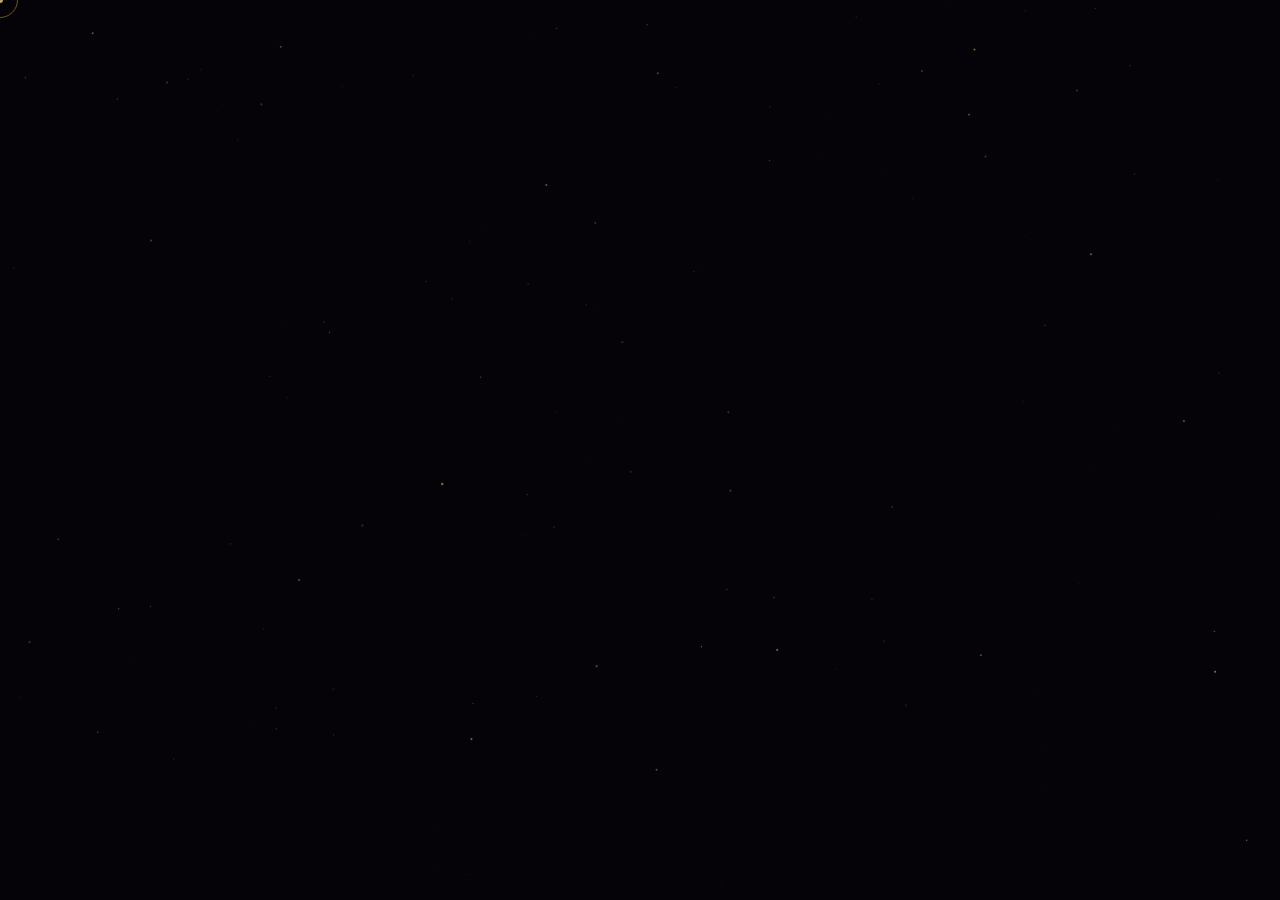
==== commit 1a2de8dd: "modularisation-1" ====
--- a/index.html
+++ b/index.html
@@ -20,198 +20,10 @@
 <canvas id="stars"></canvas>
 <div class="cursor"><div class="cursor-dot"></div><div class="cursor-ring"></div></div>
 
-<nav id="nav">
-  <a href="#hero" class="nav-logo">☽ TMC ☾</a>
-  <button class="nav-toggle" type="button" aria-label="Toggle navigation" aria-expanded="false" aria-controls="main-nav-links">
-    <span></span><span></span><span></span>
-  </button>
-  <ul class="nav-links" id="main-nav-links">
-    <li><a href="#about">About</a></li>
-    <li><a href="#services">Services</a></li>
-    <li><a href="#process">The Ritual</a></li>
-    <li><a href="#testimonials">Voices</a></li>
-    <li><a href="#contact">Consult</a></li>
-  </ul>
-</nav>
-
-<!-- HERO -->
-<section id="hero">
-  <div class="hero-bg"></div>
-  <div class="moon-glow"></div>
-  <div class="hero-sigil">
-    <div class="sigil-ring"><div class="sigil-inner">☽</div></div>
-  </div>
-  <h1 class="hero-title">Trinetri Moon Coven</h1>
-  <p class="hero-subtitle-line">Est. in the old ways</p>
-  <div class="divider-ornament">
-    <div class="divider-line"></div><span>✦</span><div class="divider-line rev"></div>
-  </div>
-  <p class="hero-tagline">Not just tarot — I channel<br>what your soul needs to hear.</p>
-  <div class="scroll-indicator">
-    <span>Descend</span>
-    <div class="scroll-line"></div>
-  </div>
-</section>
-
-<!-- MARQUEE -->
-<div class="marquee-wrap">
-  <div class="marquee-track">
-    <div class="marquee-item"><span class="marquee-sep">✦</span> Tarot Readings <span class="marquee-sep">✦</span> Soul Channeling <span class="marquee-sep">✦</span> Past Life Guidance <span class="marquee-sep">✦</span> Energy Cleansing <span class="marquee-sep">✦</span> Moon Rituals <span class="marquee-sep">✦</span> Spiritual Counselling <span class="marquee-sep">✦</span> Ancestral Connections <span class="marquee-sep">✦</span></div>
-    <div class="marquee-item"><span class="marquee-sep">✦</span> Tarot Readings <span class="marquee-sep">✦</span> Soul Channeling <span class="marquee-sep">✦</span> Past Life Guidance <span class="marquee-sep">✦</span> Energy Cleansing <span class="marquee-sep">✦</span> Moon Rituals <span class="marquee-sep">✦</span> Spiritual Counselling <span class="marquee-sep">✦</span> Ancestral Connections <span class="marquee-sep">✦</span></div>
-  </div>
-</div>
-
-<!-- ABOUT -->
-<section style="background: linear-gradient(180deg, var(--black) 0%, var(--void) 50%, var(--black) 100%); position:relative; z-index:1;">
-<div id="about">
-  <div class="reveal" style="display:flex; align-items:center; justify-content:center;">
-    <div class="about-frame">
-      <div class="about-corner tl"></div><div class="about-corner tr"></div>
-      <div class="about-corner bl"></div><div class="about-corner br"></div>
-      <span class="about-frame-symbol">🌙</span>
-    </div>
-  </div>
-  <div class="about-text">
-    <span class="section-label reveal">The Seer</span>
-    <h2 class="section-heading reveal reveal-delay-1">The Gift of Sight</h2>
-    <div class="section-rule reveal reveal-delay-1"></div>
-    <p class="reveal reveal-delay-2">For over a decade, Trinetri has walked the threshold between worlds, reading the currents of fate through the sacred language of the tarot. Her practice is not mere card-reading. <em>It is communion.</em></p>
-    <p class="reveal reveal-delay-3">Each session is a sacred space where the veil grows thin and what truly needs to be spoken, rises. Whether you seek clarity on love, purpose, shadow, or destiny, <em>the cards will not lie</em> and neither will she.</p>
-    <p class="reveal reveal-delay-4">Rooted in ancestral wisdom, Trinetri channels messages that transcend the ordinary, reaching into the unseen layers of your soul's journey.</p>
-  </div>
-</div>
-</section>
-
-<!-- SERVICES -->
-<section id="services">
-  <div class="services-header">
-    <span class="section-label reveal">What We Offer</span>
-    <h2 class="section-heading reveal reveal-delay-1">Sacred Services</h2>
-    <div class="section-rule reveal reveal-delay-1"></div>
-    <p class="reveal reveal-delay-2" style="color:var(--text-dim);font-size:1.05rem;line-height:1.8;">Each reading is conducted with deep intention, sacred tools, and an open channel to spirit.</p>
-  </div>
-  <div class="services-grid">
-    <div class="service-card reveal"><span class="service-icon">🃏</span><div class="service-name">The Full Spread</div><p class="service-desc">A comprehensive Celtic Cross reading exploring all aspects of your current path — past influences, present energies, and what lies ahead across love, career, and spirit.</p><div class="service-price">60 min · Full Reading</div></div>
-    <div class="service-card reveal reveal-delay-1"><span class="service-icon">🌙</span><div class="service-name">Moon Oracle</div><p class="service-desc">Aligned to the lunar cycle, this reading taps into the moon's current phase to illuminate what energies are waxing and waning in your life and what rituals will serve you.</p><div class="service-price">45 min · Lunar Guidance</div></div>
-    <div class="service-card reveal reveal-delay-2"><span class="service-icon">🔮</span><div class="service-name">Soul Channeling</div><p class="service-desc">Beyond the cards — pure channeling. Trinetri opens herself as a conduit for messages from your spirit guides, ancestors, or higher self. Deeply personal and transformative.</p><div class="service-price">75 min · Spirit Work</div></div>
-    <div class="service-card reveal reveal-delay-3"><span class="service-icon">🕯️</span><div class="service-name">Shadow Work Session</div><p class="service-desc">A guided journey into your subconscious patterns using the dark arcana. We illuminate the hidden wounds holding you back from your true path.</p><div class="service-price">90 min · Deep Healing</div></div>
-    <div class="service-card reveal"><span class="service-icon">⚯</span><div class="service-name">Past Life Reading</div><p class="service-desc">Explore the echoes of former lives that ripple into your present reality. Understand recurring patterns, soul contracts, and karmic threads woven through your existence.</p><div class="service-price">60 min · Karmic Journey</div></div>
-    <div class="service-card reveal reveal-delay-1"><span class="service-icon">💌</span><div class="service-name">Love & Relationship Oracle</div><p class="service-desc">A focused reading on matters of the heart — current connections, soul mates, twin flames, and the deeper spiritual contracts between you and those you love.</p><div class="service-price">45 min · Heart Reading</div></div>
-  </div>
-</section>
-
-<!-- PROCESS -->
-<section id="process">
-  <span class="section-label reveal">How It Works</span>
-  <h2 class="section-heading reveal reveal-delay-1">The Ritual Process</h2>
-  <div class="section-rule reveal reveal-delay-1"></div>
-  <p class="reveal reveal-delay-2" style="color:var(--text-dim);font-size:1.05rem;max-width:500px;margin:0 auto;line-height:1.8;">Every reading follows a sacred structure designed to open the channel and honour your energy.</p>
-  <div class="process-steps reveal reveal-delay-2">
-    <div class="process-step"><div class="step-number">I</div><div class="step-title">Reach Out</div><p class="step-desc">Fill in the consultation form with your question and intention.</p></div>
-    <div class="process-step"><div class="step-number">II</div><div class="step-title">Sacred Space</div><p class="step-desc">A private session is prepared — energetically cleansed and opened for you.</p></div>
-    <div class="process-step"><div class="step-number">III</div><div class="step-title">The Channel</div><p class="step-desc">Cards are drawn, spirits are invoked, and messages flow through.</p></div>
-    <div class="process-step"><div class="step-number">IV</div><div class="step-title">The Revelation</div><p class="step-desc">You receive your reading — with clarity, compassion, and truth.</p></div>
-  </div>
-</section>
-
-<!-- TESTIMONIALS -->
-<section id="testimonials">
-  <span class="section-label reveal">Whispers from Seekers</span>
-  <h2 class="section-heading reveal reveal-delay-1">Those Who Have Crossed the Veil</h2>
-  <div class="section-rule reveal reveal-delay-1"></div>
-  <div class="testimonials-track reveal reveal-delay-2">
-    <div class="testimonial-card"><div class="testimonial-stars">★ ★ ★ ★ ★</div><p class="testimonial-text">She told me things no one could have known. Not vague generalities, specific truths about my relationship and my path that I had never spoken aloud. I left in tears. Good tears.</p><div class="testimonial-author">— Meera S., Mumbai</div></div>
-    <div class="testimonial-card"><div class="testimonial-stars">★ ★ ★ ★ ★</div><p class="testimonial-text">The shadow work session cracked something open in me that therapy hadn't been able to touch in years. Trinetri doesn't just read cards, she reads souls.</p><div class="testimonial-author">— Priya K., Pune</div></div>
-    <div class="testimonial-card"><div class="testimonial-stars">★ ★ ★ ★ ★</div><p class="testimonial-text">I was a complete sceptic. I'm no longer a sceptic. The past life reading explained patterns in my life I've been trying to understand for decades. Utterly transformative.</p><div class="testimonial-author">— Arun T., Chennai</div></div>
-  </div>
-</section>
-
-<!-- CONTACT -->
-<section id="contact">
-  <div class="contact-inner">
-    <div class="contact-header">
-      <span class="section-label reveal">Open the Channel</span>
-      <h2 class="section-heading reveal reveal-delay-1">Request a Consultation</h2>
-      <div class="section-rule reveal reveal-delay-1"></div>
-      <p class="reveal reveal-delay-2" style="color:var(--text-dim);font-size:1.05rem;line-height:1.8;">
-        The first step is yours to take. Share what you carry, and we will begin.
-      </p>
-    </div>
-
-    <!-- ✅ FIXED FORM -->
-    <form action="https://formspree.io/f/mqegbdqe" method="POST" class="contact-form">
-      <!-- spam protection -->
-      <input type="text" name="_gotcha" style="display:none">
-
-      <div class="form-row">
-        <div class="form-group">
-          <label for="name">Your Name</label>
-          <input type="text" id="name" name="name"
-            placeholder="As you wish to be called"
-            pattern="^[A-Za-z ]+$"
-            title="Only letters and spaces allowed"
-            required />
-        </div>
-
-        <div class="form-group">
-          <label for="email">Email Address</label>
-          <input type="email" id="email" name="email"
-            placeholder="your@email.com"
-            required />
-        </div>
-      </div>
-
-      <div class="form-row">
-        <div class="form-group">
-          <label for="phone">Phone Number</label>
-          <input type="tel" id="phone" name="phone"
-            placeholder="10 digit number"
-            pattern="[0-9]{10}"
-            maxlength="10"
-            title="Enter exactly 10 digits" />
-        </div>
-
-        <div class="form-group">
-          <label for="service">Service Sought</label>
-          <select id="service" name="service" required>
-            <option value="" disabled selected>Choose your path</option>
-            <option>The Full Spread</option>
-            <option>Moon Oracle</option>
-            <option>Soul Channeling</option>
-            <option>Shadow Work Session</option>
-            <option>Past Life Reading</option>
-            <option>Love & Relationship Oracle</option>
-          </select>
-        </div>
-      </div>
-
-      <div class="form-group">
-        <label for="question">Your Question or Intention</label>
-        <textarea id="question" name="message"
-          placeholder="What does your soul seek to understand?"
-          required></textarea>
-      </div>
-
-      <button type="submit" class="btn-ritual">
-        <span>✦ &nbsp; Send My Intention &nbsp; ✦</span>
-      </button>
-
-    </form>
-  </div>
-</section>
-
-<footer>
-  <div class="footer-logo">☽ Trinetri Moon Coven ☾</div>
-  <p class="footer-tagline">"Not just tarot — I channel what your soul needs to hear."</p>
-  <div class="footer-links">
-    <a href="#services">Services</a>
-    <a href="#contact">Consult</a>
-    <a href="mailto:hello@trinetrimooncoven.com">Email</a>
-  </div>
-</footer>
-<div class="footer-copy">© 2026 Trinetri Moon Coven · All rites reserved · Crafted with intention</div>
+<main id="partials-root" aria-live="polite"></main>
 
 <!-- External JS -->
+<script src="js/partials.js"></script>
 <script src="js/script.js"></script>
 </body>
 </html>
